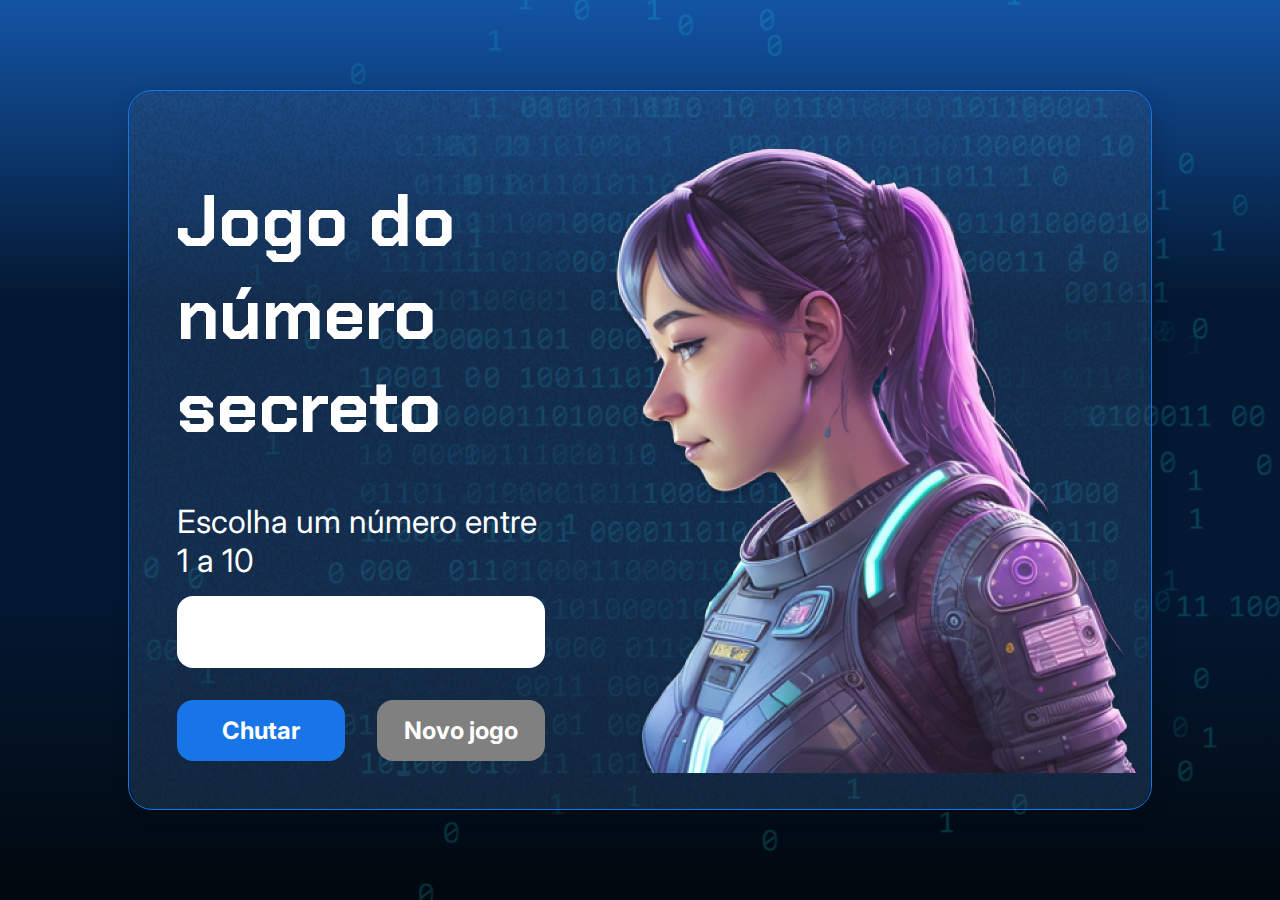
==== index.html @ 807d8ea7 "Add files via upload" ====
<!DOCTYPE html>
<html lang="pt-br">

<head>
    <meta charset="UTF-8">
    <meta name="viewport" content="width=device-width, initial-scale=1.0">
    <script src="https://code.responsivevoice.org/responsivevoice.js"></script>
    <link rel="preconnect" href="https://fonts.googleapis.com">
    <link rel="preconnect" href="https://fonts.gstatic.com" crossorigin>
    <link href="https://fonts.googleapis.com/css2?family=Chakra+Petch:wght@700&family=Inter:wght@400;700&display=swap"
        rel="stylesheet">
    <link rel="stylesheet" href="style.css">
    <title>JS Game</title>
</head>

<body>

    <div class="container">
        <div class="container__conteudo">
            <div class="container__informacoes">
                <div class="container__texto">
                    <h1>Adivinhe o <span class="container__texto-azul">numero secreto</span></h1>
                    <p class="texto__paragrafo">Escolha um número entre 1 a 10</p>
                </div>
                <input type="number" min="1" max="10" class="container__input">
                <div class="chute container__botoes">
                    <button onclick="verificarChute()" class="container__botao">Chutar</button>
                    <button onclick="reiniciarJogo()" id="reiniciar" class="container__botao" disabled>Novo jogo</button>
                </div>
            </div>
            <img src="./img/ia.png" alt="Uma pessoa olhando para a esquerda" class="container__imagem-pessoa" />
        </div>
    </div>




    <script src="app.js" defer></script>
</body>

</html>
---- style.css ----
* {
    box-sizing: border-box;
    margin: 0;
    padding: 0;
    color: white;
}

body {
    background: linear-gradient(#1354A5 0%, #041832 33.33%, #041832 66.67%, #01080E 100%);
    height: 100vh;
    display: flex;
    align-items: center;
    justify-content: center;
}


body::before {
    background-image: url("img/code.png");
    background-repeat: no-repeat;
    background-position: right;
    content: "";
    display: block;
    position: absolute;
    width: 100%;
    height: 100%;
    opacity: 0.4;
}

.container {
    width: 80%;
    height: 80%;
    display: flex;
    align-items: center;
    justify-content: space-between;
    border-radius: 24px;
    border: 1px solid #1875E8;
    box-shadow: 4px 4px 20px 0px rgba(1, 8, 14, 0.15);
    background-image: url("img/Ruido.png");
    background-size: 100% 100%;
    position: relative;
}


.container__conteudo {
    display: flex;
    align-items: center;
    position: absolute;
    bottom: 0;
}

.container__informacoes {
    flex: 1;
    padding: 3rem;
}

.container__botao {
    border-radius: 16px;
    background: #1875E8;
    padding: 16px 24px;
    width: 100%;
    font-size: 24px;
    font-weight: 700;
    border: none;
    margin-top: 2rem;
}

.container__texto {
    margin: 16px 0 16px 0;
}

.container__texto-azul {
    color: #1875E8;
}

.container__input {
    width: 100%;
    height: 72px;
    border-radius: 16px;
    background-color: #FFF;
    border: none;
    color: #1875E8;
    padding: 2rem;
    font-size: 24px;
    font-weight: 700;
    font-family: 'Inter', sans-serif;
}

.container__botoes {
    display: flex;
    gap: 2em;
}

h1 {
    font-family: 'Chakra Petch', sans-serif;
    font-size: 72px;
    padding-bottom: 3rem;
}

p,
button {
    font-family: 'Inter', sans-serif;
}

.texto__paragrafo {
    font-size: 32px;
    font-weight: 400;
}

button:disabled {
    background-color: gray;
}

@media screen and (max-width: 1250px) {

    h1 {
        font-size: 50px;
    }

    .container__botao {
        font-size: 16px;
    }


    .texto__paragrafo {
        font-size: 24px;
    }

    .container__imagem-pessoa {
        display: none;
    }

    .container__conteudo {
        display: block;
        position: inherit;
    }

    .container__informacoes {
        padding: 1rem
    }
}
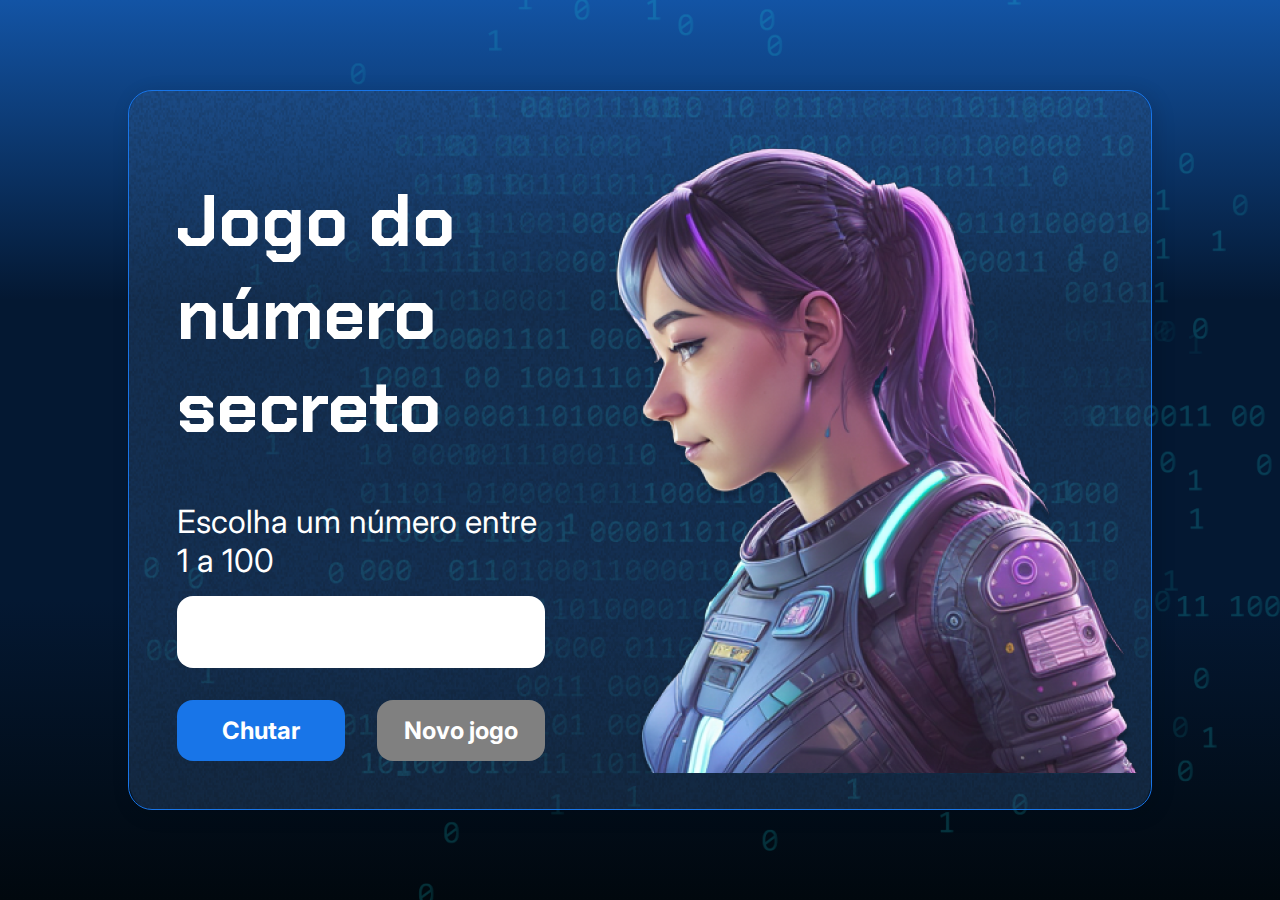
==== commit 3953364e: "alterando limite para 100" ====
--- a/index.html
+++ b/index.html
@@ -20,7 +20,7 @@
             <div class="container__informacoes">
                 <div class="container__texto">
                     <h1>Adivinhe o <span class="container__texto-azul">numero secreto</span></h1>
-                    <p class="texto__paragrafo">Escolha um número entre 1 a 10</p>
+                    <p class="texto__paragrafo">Escolha um número entre 1 a 100</p>
                 </div>
                 <input type="number" min="1" max="10" class="container__input">
                 <div class="chute container__botoes">
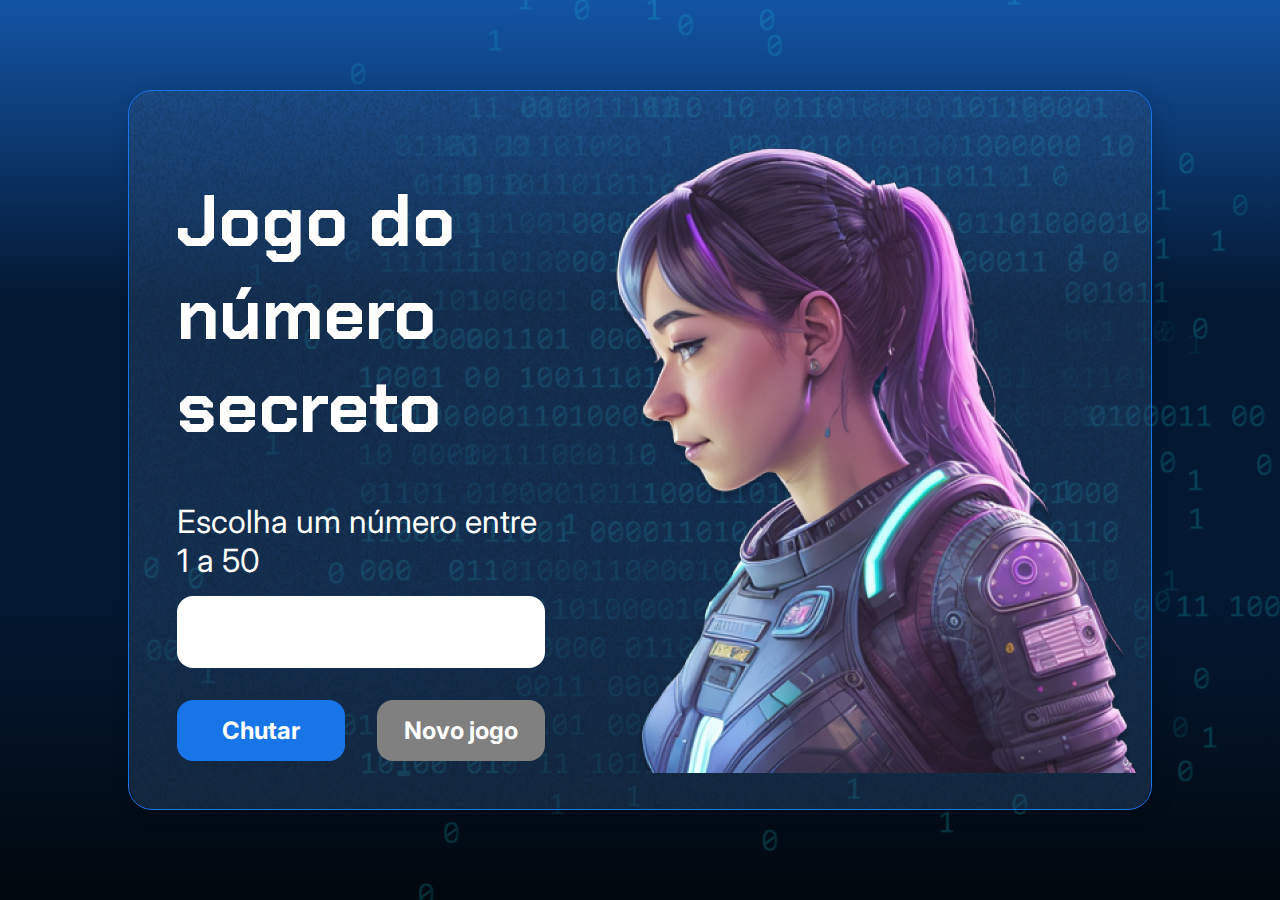
==== commit 1942ab81: "Deixando o jogo mais facil" ====
--- a/index.html
+++ b/index.html
@@ -20,7 +20,7 @@
             <div class="container__informacoes">
                 <div class="container__texto">
                     <h1>Adivinhe o <span class="container__texto-azul">numero secreto</span></h1>
-                    <p class="texto__paragrafo">Escolha um número entre 1 a 100</p>
+                    <p class="texto__paragrafo">Escolha um número entre 1 a 50</p>
                 </div>
                 <input type="number" min="1" max="10" class="container__input">
                 <div class="chute container__botoes">
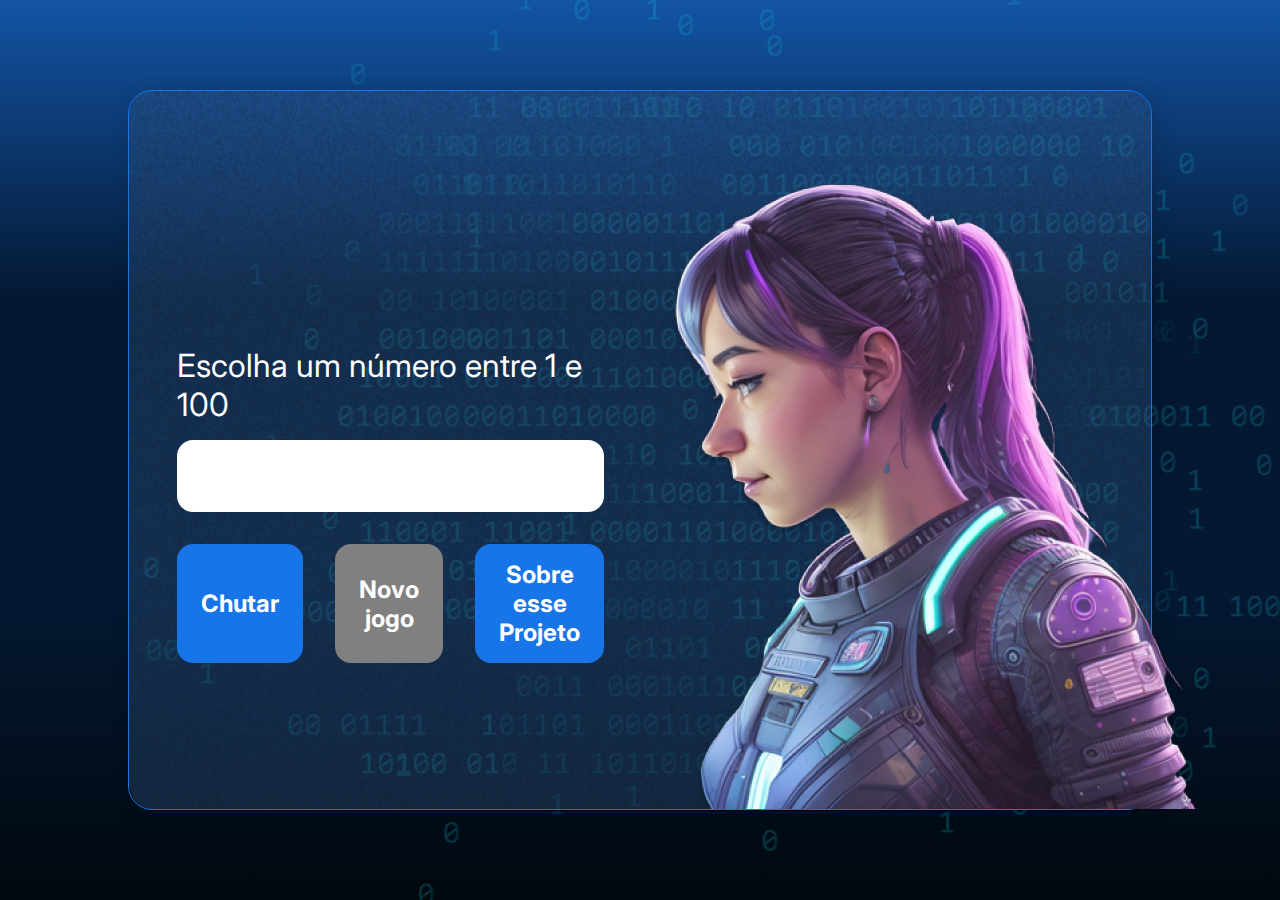
==== commit c73e8cc9: "coloquei a parte sobre esse projeto e fiz algumas pequenas mudanças" ====
--- a/index.html
+++ b/index.html
@@ -10,7 +10,7 @@
     <link href="https://fonts.googleapis.com/css2?family=Chakra+Petch:wght@700&family=Inter:wght@400;700&display=swap"
         rel="stylesheet">
     <link rel="stylesheet" href="style.css">
-    <title>JS Game</title>
+    <title>Jogo Do Número Secreto</title>
 </head>
 
 <body>
@@ -19,23 +19,21 @@
         <div class="container__conteudo">
             <div class="container__informacoes">
                 <div class="container__texto">
-                    <h1>Adivinhe o <span class="container__texto-azul">numero secreto</span></h1>
-                    <p class="texto__paragrafo">Escolha um número entre 1 a 50</p>
+                    <p class="texto__paragrafo"></p>
                 </div>
-                <input type="number" min="1" max="10" class="container__input">
+                <input type="number" min="1" max="100" class="container__input">
                 <div class="chute container__botoes">
-                    <button onclick="verificarChute()" class="container__botao">Chutar</button>
+                    <button onclick="verificarChute()" id="chutar" class="container__botao">Chutar</button>
                     <button onclick="reiniciarJogo()" id="reiniciar" class="container__botao" disabled>Novo jogo</button>
+                    <button class="container__botao" id="sobre_o_projeto"><a href="READM.html">Sobre esse Projeto</a></button>
                 </div>
             </div>
             <img src="./img/ia.png" alt="Uma pessoa olhando para a esquerda" class="container__imagem-pessoa" />
         </div>
     </div>
 
+    <script src="app.js" defer></script>
 
-
-
-    <script src="app.js" defer></script>
 </body>
 
 </html>--- a/style.css
+++ b/style.css
@@ -3,7 +3,9 @@
     margin: 0;
     padding: 0;
     color: white;
+    text-decoration: none;
 }
+
 
 body {
     background: linear-gradient(#1354A5 0%, #041832 33.33%, #041832 66.67%, #01080E 100%);
@@ -66,10 +68,6 @@
 
 .container__texto {
     margin: 16px 0 16px 0;
-}
-
-.container__texto-azul {
-    color: #1875E8;
 }
 
 .container__input {
